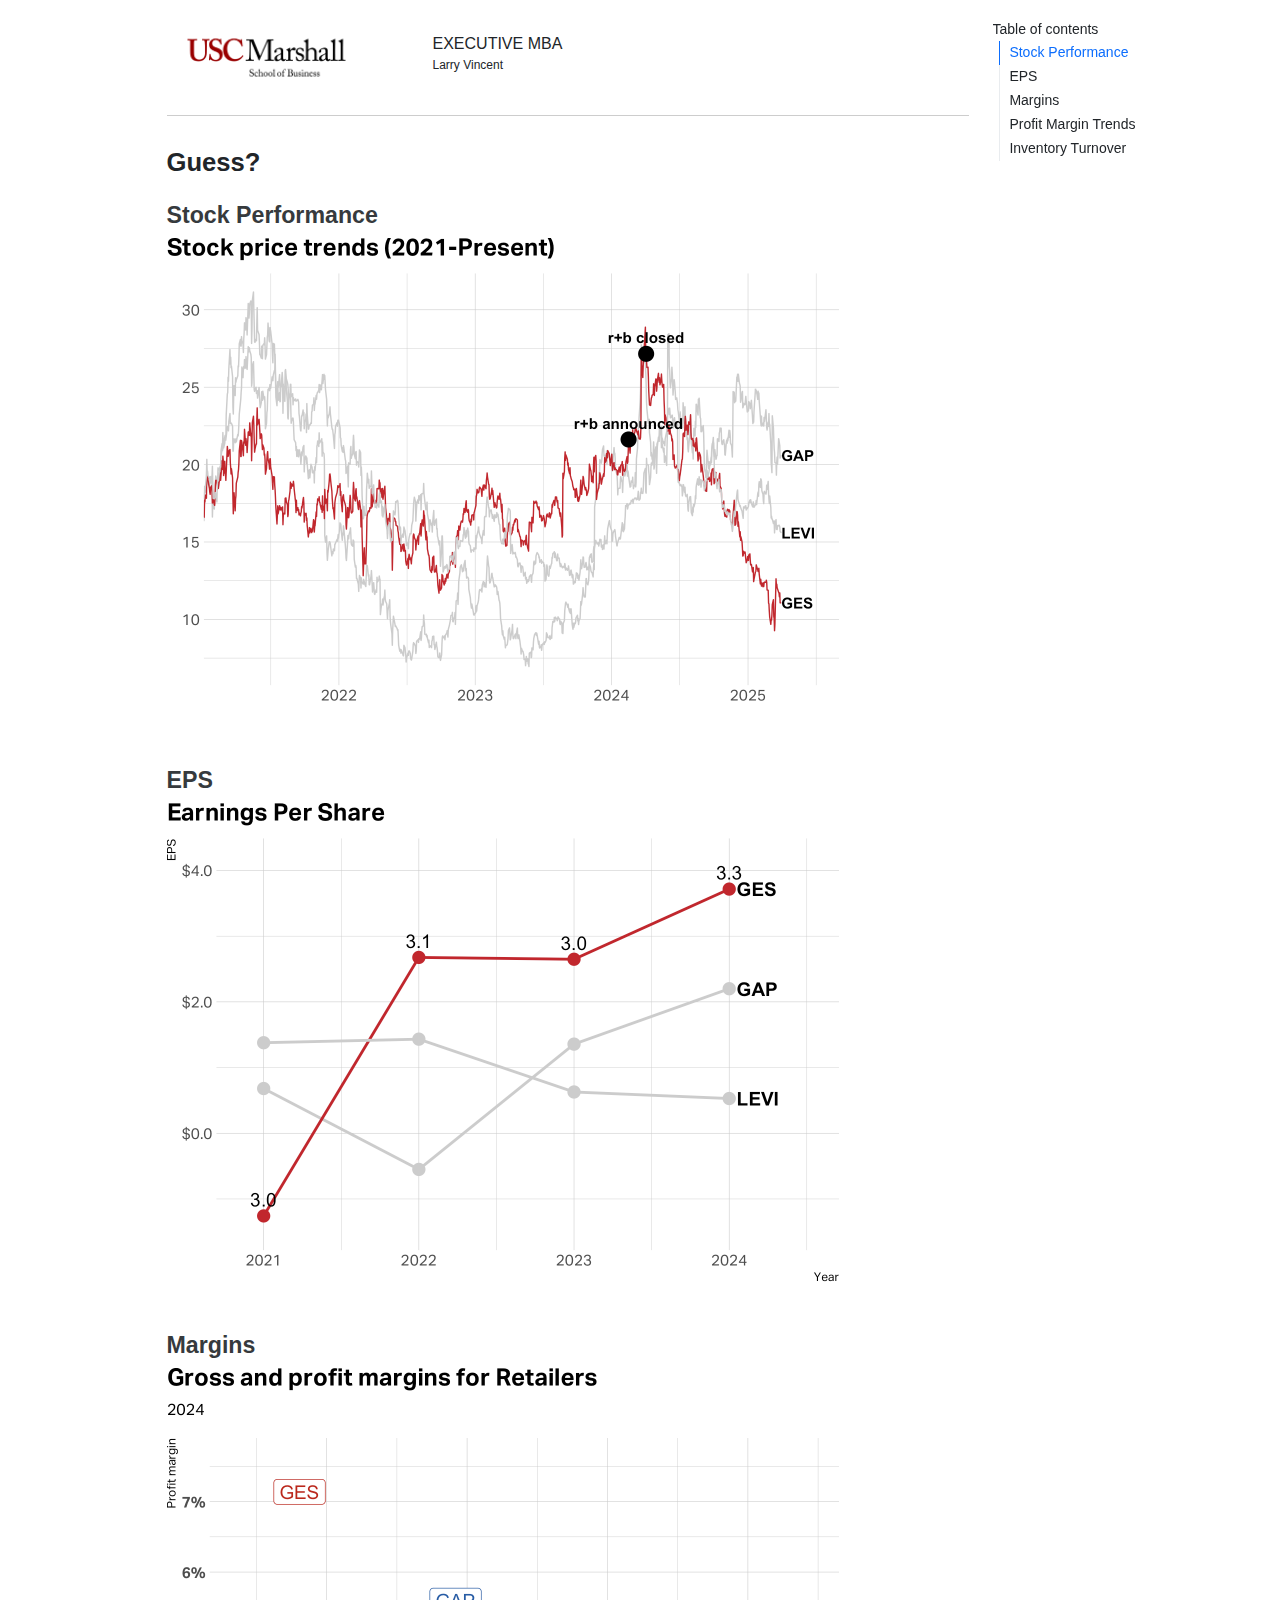
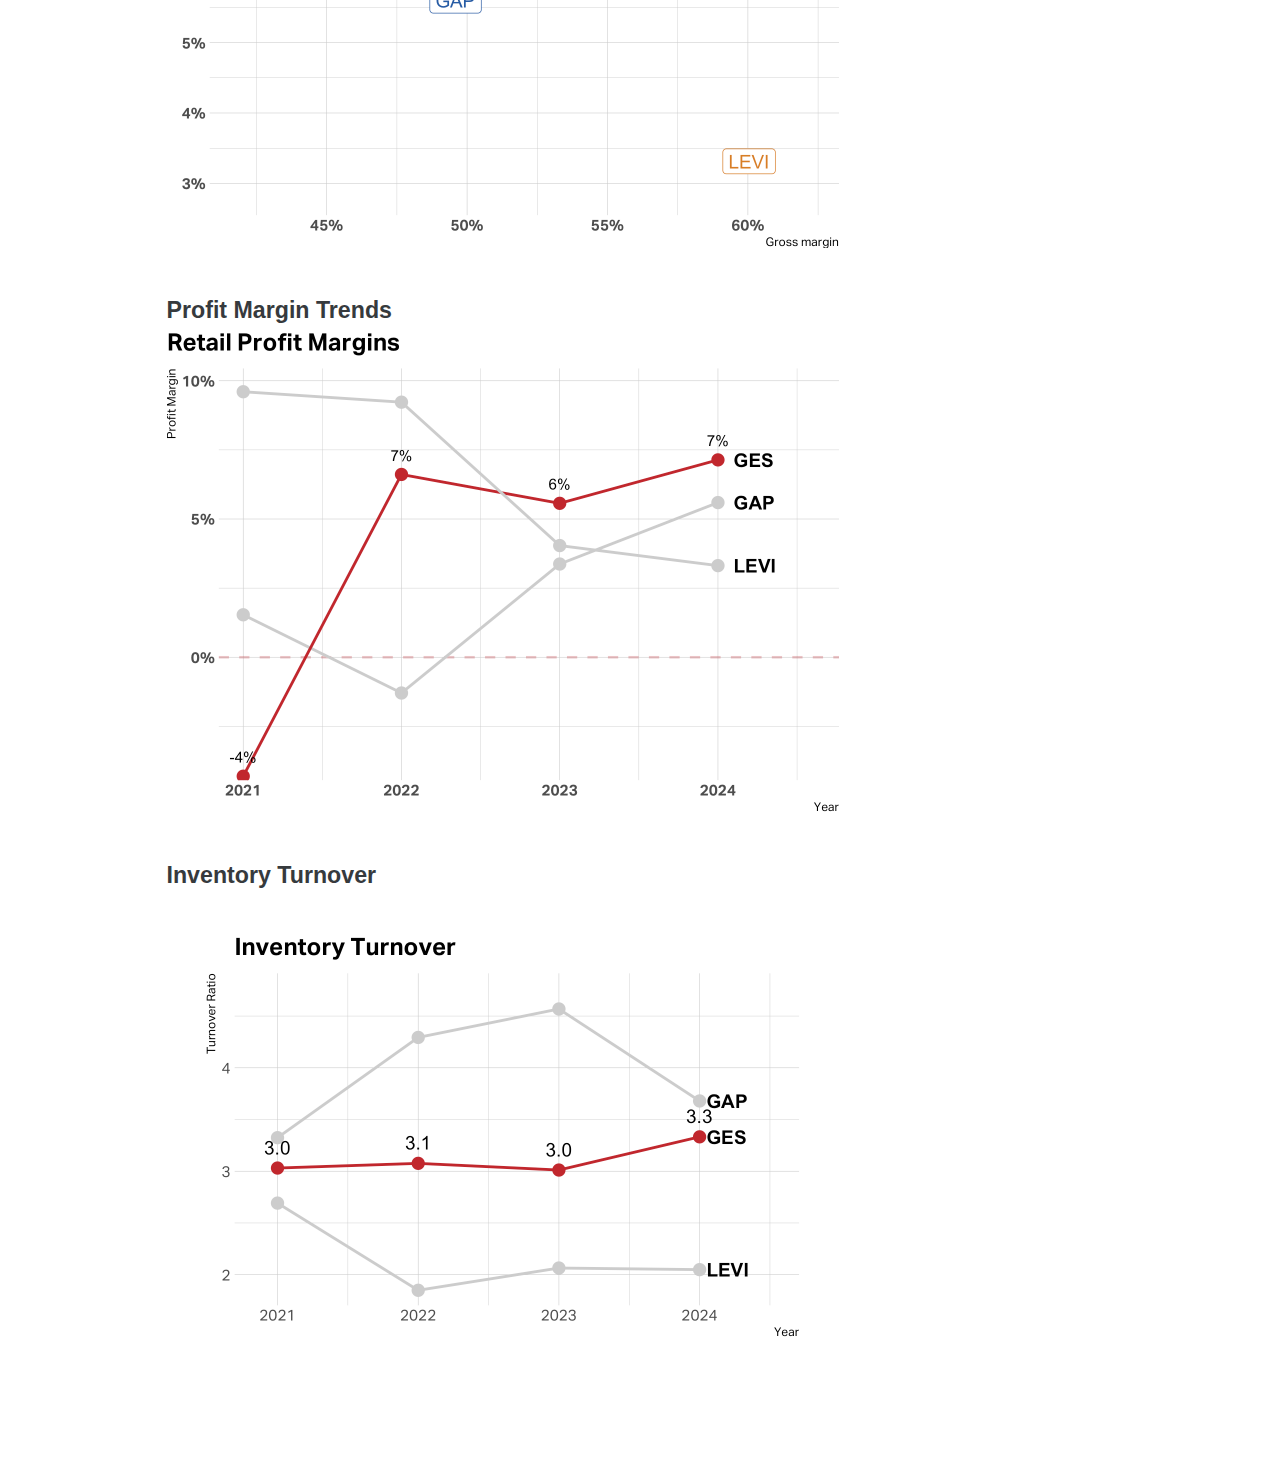
==== report/index.html @ 3c0aac67 "Initial commit" ====
<!DOCTYPE html>
<html xmlns="http://www.w3.org/1999/xhtml" lang="en" xml:lang="en"><head>

<meta charset="utf-8">
<meta name="generator" content="quarto-1.5.57">

<meta name="viewport" content="width=device-width, initial-scale=1.0, user-scalable=yes">


<title>Guess?</title>
<style>
code{white-space: pre-wrap;}
span.smallcaps{font-variant: small-caps;}
div.columns{display: flex; gap: min(4vw, 1.5em);}
div.column{flex: auto; overflow-x: auto;}
div.hanging-indent{margin-left: 1.5em; text-indent: -1.5em;}
ul.task-list{list-style: none;}
ul.task-list li input[type="checkbox"] {
  width: 0.8em;
  margin: 0 0.8em 0.2em -1em; /* quarto-specific, see https://github.com/quarto-dev/quarto-cli/issues/4556 */ 
  vertical-align: middle;
}
</style>


<script src="2025-04-02-Guess_files/libs/clipboard/clipboard.min.js"></script>
<script src="2025-04-02-Guess_files/libs/quarto-html/quarto.js"></script>
<script src="2025-04-02-Guess_files/libs/quarto-html/popper.min.js"></script>
<script src="2025-04-02-Guess_files/libs/quarto-html/tippy.umd.min.js"></script>
<script src="2025-04-02-Guess_files/libs/quarto-html/anchor.min.js"></script>
<link href="2025-04-02-Guess_files/libs/quarto-html/tippy.css" rel="stylesheet">
<link href="2025-04-02-Guess_files/libs/quarto-html/quarto-syntax-highlighting.css" rel="stylesheet" id="quarto-text-highlighting-styles">
<script src="2025-04-02-Guess_files/libs/bootstrap/bootstrap.min.js"></script>
<link href="2025-04-02-Guess_files/libs/bootstrap/bootstrap-icons.css" rel="stylesheet">
<link href="2025-04-02-Guess_files/libs/bootstrap/bootstrap.min.css" rel="stylesheet" id="quarto-bootstrap" data-mode="light">


</head>

<body>

<div id="quarto-content" class="page-columns page-rows-contents page-layout-article">
<div id="quarto-margin-sidebar" class="sidebar margin-sidebar">
  <nav id="TOC" role="doc-toc" class="toc-active">
    <h2 id="toc-title">Table of contents</h2>
   
  <ul>
  <li><a href="#stock-performance" id="toc-stock-performance" class="nav-link active" data-scroll-target="#stock-performance">Stock Performance</a></li>
  <li><a href="#eps" id="toc-eps" class="nav-link" data-scroll-target="#eps">EPS</a></li>
  <li><a href="#margins" id="toc-margins" class="nav-link" data-scroll-target="#margins">Margins</a></li>
  <li><a href="#profit-margin-trends" id="toc-profit-margin-trends" class="nav-link" data-scroll-target="#profit-margin-trends">Profit Margin Trends</a></li>
  <li><a href="#inventory-turnover" id="toc-inventory-turnover" class="nav-link" data-scroll-target="#inventory-turnover">Inventory Turnover</a></li>
  </ul>
</nav>
</div>
<main class="content" id="quarto-document-content">
<div class="masthead">
  <div class="branding">
    <img src="usc-formal-color.png" class="logo">
  </div>
  <div class="course">
    <p class="class-id">Executive MBA</p>
    <p class="prof">Larry Vincent</p>
  </div>
</div>

<header id="title-block-header" class="quarto-title-block default">
<div class="quarto-title">
<h1 class="title">Guess?</h1>
</div>



<div class="quarto-title-meta">

    
  
    
  </div>
  


</header>


<section id="stock-performance" class="level3">
<h3 class="anchored" data-anchor-id="stock-performance">Stock Performance</h3>
<div class="cell">
<div class="cell-output-display">
<div>
<figure class="figure">
<p><img src="2025-04-02-Guess_files/figure-html/unnamed-chunk-2-1.png" class="img-fluid figure-img" width="672"></p>
</figure>
</div>
</div>
</div>
</section>
<section id="eps" class="level3">
<h3 class="anchored" data-anchor-id="eps">EPS</h3>
<div class="cell">
<div class="cell-output-display">
<div>
<figure class="figure">
<p><img src="2025-04-02-Guess_files/figure-html/unnamed-chunk-3-1.png" class="img-fluid figure-img" width="672"></p>
</figure>
</div>
</div>
</div>
</section>
<section id="margins" class="level3">
<h3 class="anchored" data-anchor-id="margins">Margins</h3>
<div class="cell">
<div class="cell-output-display">
<div>
<figure class="figure">
<p><img src="2025-04-02-Guess_files/figure-html/unnamed-chunk-4-1.png" class="img-fluid figure-img" width="672"></p>
</figure>
</div>
</div>
</div>
</section>
<section id="profit-margin-trends" class="level3">
<h3 class="anchored" data-anchor-id="profit-margin-trends">Profit Margin Trends</h3>
<div class="cell">
<div class="cell-output-display">
<div>
<figure class="figure">
<p><img src="2025-04-02-Guess_files/figure-html/unnamed-chunk-5-1.png" class="img-fluid figure-img" width="672"></p>
</figure>
</div>
</div>
</div>
</section>
<section id="inventory-turnover" class="level3">
<h3 class="anchored" data-anchor-id="inventory-turnover">Inventory Turnover</h3>
<div class="cell">
<div class="cell-output-display">
<div>
<figure class="figure">
<p><img src="2025-04-02-Guess_files/figure-html/unnamed-chunk-6-1.png" class="img-fluid figure-img" width="672"></p>
</figure>
</div>
</div>
</div>
</section>

</main>
<!-- /main column -->
<script id="quarto-html-after-body" type="application/javascript">
window.document.addEventListener("DOMContentLoaded", function (event) {
  const toggleBodyColorMode = (bsSheetEl) => {
    const mode = bsSheetEl.getAttribute("data-mode");
    const bodyEl = window.document.querySelector("body");
    if (mode === "dark") {
      bodyEl.classList.add("quarto-dark");
      bodyEl.classList.remove("quarto-light");
    } else {
      bodyEl.classList.add("quarto-light");
      bodyEl.classList.remove("quarto-dark");
    }
  }
  const toggleBodyColorPrimary = () => {
    const bsSheetEl = window.document.querySelector("link#quarto-bootstrap");
    if (bsSheetEl) {
      toggleBodyColorMode(bsSheetEl);
    }
  }
  toggleBodyColorPrimary();  
  const icon = "";
  const anchorJS = new window.AnchorJS();
  anchorJS.options = {
    placement: 'right',
    icon: icon
  };
  anchorJS.add('.anchored');
  const isCodeAnnotation = (el) => {
    for (const clz of el.classList) {
      if (clz.startsWith('code-annotation-')) {                     
        return true;
      }
    }
    return false;
  }
  const onCopySuccess = function(e) {
    // button target
    const button = e.trigger;
    // don't keep focus
    button.blur();
    // flash "checked"
    button.classList.add('code-copy-button-checked');
    var currentTitle = button.getAttribute("title");
    button.setAttribute("title", "Copied!");
    let tooltip;
    if (window.bootstrap) {
      button.setAttribute("data-bs-toggle", "tooltip");
      button.setAttribute("data-bs-placement", "left");
      button.setAttribute("data-bs-title", "Copied!");
      tooltip = new bootstrap.Tooltip(button, 
        { trigger: "manual", 
          customClass: "code-copy-button-tooltip",
          offset: [0, -8]});
      tooltip.show();    
    }
    setTimeout(function() {
      if (tooltip) {
        tooltip.hide();
        button.removeAttribute("data-bs-title");
        button.removeAttribute("data-bs-toggle");
        button.removeAttribute("data-bs-placement");
      }
      button.setAttribute("title", currentTitle);
      button.classList.remove('code-copy-button-checked');
    }, 1000);
    // clear code selection
    e.clearSelection();
  }
  const getTextToCopy = function(trigger) {
      const codeEl = trigger.previousElementSibling.cloneNode(true);
      for (const childEl of codeEl.children) {
        if (isCodeAnnotation(childEl)) {
          childEl.remove();
        }
      }
      return codeEl.innerText;
  }
  const clipboard = new window.ClipboardJS('.code-copy-button:not([data-in-quarto-modal])', {
    text: getTextToCopy
  });
  clipboard.on('success', onCopySuccess);
  if (window.document.getElementById('quarto-embedded-source-code-modal')) {
    // For code content inside modals, clipBoardJS needs to be initialized with a container option
    // TODO: Check when it could be a function (https://github.com/zenorocha/clipboard.js/issues/860)
    const clipboardModal = new window.ClipboardJS('.code-copy-button[data-in-quarto-modal]', {
      text: getTextToCopy,
      container: window.document.getElementById('quarto-embedded-source-code-modal')
    });
    clipboardModal.on('success', onCopySuccess);
  }
    var localhostRegex = new RegExp(/^(?:http|https):\/\/localhost\:?[0-9]*\//);
    var mailtoRegex = new RegExp(/^mailto:/);
      var filterRegex = new RegExp('/' + window.location.host + '/');
    var isInternal = (href) => {
        return filterRegex.test(href) || localhostRegex.test(href) || mailtoRegex.test(href);
    }
    // Inspect non-navigation links and adorn them if external
 	var links = window.document.querySelectorAll('a[href]:not(.nav-link):not(.navbar-brand):not(.toc-action):not(.sidebar-link):not(.sidebar-item-toggle):not(.pagination-link):not(.no-external):not([aria-hidden]):not(.dropdown-item):not(.quarto-navigation-tool):not(.about-link)');
    for (var i=0; i<links.length; i++) {
      const link = links[i];
      if (!isInternal(link.href)) {
        // undo the damage that might have been done by quarto-nav.js in the case of
        // links that we want to consider external
        if (link.dataset.originalHref !== undefined) {
          link.href = link.dataset.originalHref;
        }
      }
    }
  function tippyHover(el, contentFn, onTriggerFn, onUntriggerFn) {
    const config = {
      allowHTML: true,
      maxWidth: 500,
      delay: 100,
      arrow: false,
      appendTo: function(el) {
          return el.parentElement;
      },
      interactive: true,
      interactiveBorder: 10,
      theme: 'quarto',
      placement: 'bottom-start',
    };
    if (contentFn) {
      config.content = contentFn;
    }
    if (onTriggerFn) {
      config.onTrigger = onTriggerFn;
    }
    if (onUntriggerFn) {
      config.onUntrigger = onUntriggerFn;
    }
    window.tippy(el, config); 
  }
  const noterefs = window.document.querySelectorAll('a[role="doc-noteref"]');
  for (var i=0; i<noterefs.length; i++) {
    const ref = noterefs[i];
    tippyHover(ref, function() {
      // use id or data attribute instead here
      let href = ref.getAttribute('data-footnote-href') || ref.getAttribute('href');
      try { href = new URL(href).hash; } catch {}
      const id = href.replace(/^#\/?/, "");
      const note = window.document.getElementById(id);
      if (note) {
        return note.innerHTML;
      } else {
        return "";
      }
    });
  }
  const xrefs = window.document.querySelectorAll('a.quarto-xref');
  const processXRef = (id, note) => {
    // Strip column container classes
    const stripColumnClz = (el) => {
      el.classList.remove("page-full", "page-columns");
      if (el.children) {
        for (const child of el.children) {
          stripColumnClz(child);
        }
      }
    }
    stripColumnClz(note)
    if (id === null || id.startsWith('sec-')) {
      // Special case sections, only their first couple elements
      const container = document.createElement("div");
      if (note.children && note.children.length > 2) {
        container.appendChild(note.children[0].cloneNode(true));
        for (let i = 1; i < note.children.length; i++) {
          const child = note.children[i];
          if (child.tagName === "P" && child.innerText === "") {
            continue;
          } else {
            container.appendChild(child.cloneNode(true));
            break;
          }
        }
        if (window.Quarto?.typesetMath) {
          window.Quarto.typesetMath(container);
        }
        return container.innerHTML
      } else {
        if (window.Quarto?.typesetMath) {
          window.Quarto.typesetMath(note);
        }
        return note.innerHTML;
      }
    } else {
      // Remove any anchor links if they are present
      const anchorLink = note.querySelector('a.anchorjs-link');
      if (anchorLink) {
        anchorLink.remove();
      }
      if (window.Quarto?.typesetMath) {
        window.Quarto.typesetMath(note);
      }
      // TODO in 1.5, we should make sure this works without a callout special case
      if (note.classList.contains("callout")) {
        return note.outerHTML;
      } else {
        return note.innerHTML;
      }
    }
  }
  for (var i=0; i<xrefs.length; i++) {
    const xref = xrefs[i];
    tippyHover(xref, undefined, function(instance) {
      instance.disable();
      let url = xref.getAttribute('href');
      let hash = undefined; 
      if (url.startsWith('#')) {
        hash = url;
      } else {
        try { hash = new URL(url).hash; } catch {}
      }
      if (hash) {
        const id = hash.replace(/^#\/?/, "");
        const note = window.document.getElementById(id);
        if (note !== null) {
          try {
            const html = processXRef(id, note.cloneNode(true));
            instance.setContent(html);
          } finally {
            instance.enable();
            instance.show();
          }
        } else {
          // See if we can fetch this
          fetch(url.split('#')[0])
          .then(res => res.text())
          .then(html => {
            const parser = new DOMParser();
            const htmlDoc = parser.parseFromString(html, "text/html");
            const note = htmlDoc.getElementById(id);
            if (note !== null) {
              const html = processXRef(id, note);
              instance.setContent(html);
            } 
          }).finally(() => {
            instance.enable();
            instance.show();
          });
        }
      } else {
        // See if we can fetch a full url (with no hash to target)
        // This is a special case and we should probably do some content thinning / targeting
        fetch(url)
        .then(res => res.text())
        .then(html => {
          const parser = new DOMParser();
          const htmlDoc = parser.parseFromString(html, "text/html");
          const note = htmlDoc.querySelector('main.content');
          if (note !== null) {
            // This should only happen for chapter cross references
            // (since there is no id in the URL)
            // remove the first header
            if (note.children.length > 0 && note.children[0].tagName === "HEADER") {
              note.children[0].remove();
            }
            const html = processXRef(null, note);
            instance.setContent(html);
          } 
        }).finally(() => {
          instance.enable();
          instance.show();
        });
      }
    }, function(instance) {
    });
  }
      let selectedAnnoteEl;
      const selectorForAnnotation = ( cell, annotation) => {
        let cellAttr = 'data-code-cell="' + cell + '"';
        let lineAttr = 'data-code-annotation="' +  annotation + '"';
        const selector = 'span[' + cellAttr + '][' + lineAttr + ']';
        return selector;
      }
      const selectCodeLines = (annoteEl) => {
        const doc = window.document;
        const targetCell = annoteEl.getAttribute("data-target-cell");
        const targetAnnotation = annoteEl.getAttribute("data-target-annotation");
        const annoteSpan = window.document.querySelector(selectorForAnnotation(targetCell, targetAnnotation));
        const lines = annoteSpan.getAttribute("data-code-lines").split(",");
        const lineIds = lines.map((line) => {
          return targetCell + "-" + line;
        })
        let top = null;
        let height = null;
        let parent = null;
        if (lineIds.length > 0) {
            //compute the position of the single el (top and bottom and make a div)
            const el = window.document.getElementById(lineIds[0]);
            top = el.offsetTop;
            height = el.offsetHeight;
            parent = el.parentElement.parentElement;
          if (lineIds.length > 1) {
            const lastEl = window.document.getElementById(lineIds[lineIds.length - 1]);
            const bottom = lastEl.offsetTop + lastEl.offsetHeight;
            height = bottom - top;
          }
          if (top !== null && height !== null && parent !== null) {
            // cook up a div (if necessary) and position it 
            let div = window.document.getElementById("code-annotation-line-highlight");
            if (div === null) {
              div = window.document.createElement("div");
              div.setAttribute("id", "code-annotation-line-highlight");
              div.style.position = 'absolute';
              parent.appendChild(div);
            }
            div.style.top = top - 2 + "px";
            div.style.height = height + 4 + "px";
            div.style.left = 0;
            let gutterDiv = window.document.getElementById("code-annotation-line-highlight-gutter");
            if (gutterDiv === null) {
              gutterDiv = window.document.createElement("div");
              gutterDiv.setAttribute("id", "code-annotation-line-highlight-gutter");
              gutterDiv.style.position = 'absolute';
              const codeCell = window.document.getElementById(targetCell);
              const gutter = codeCell.querySelector('.code-annotation-gutter');
              gutter.appendChild(gutterDiv);
            }
            gutterDiv.style.top = top - 2 + "px";
            gutterDiv.style.height = height + 4 + "px";
          }
          selectedAnnoteEl = annoteEl;
        }
      };
      const unselectCodeLines = () => {
        const elementsIds = ["code-annotation-line-highlight", "code-annotation-line-highlight-gutter"];
        elementsIds.forEach((elId) => {
          const div = window.document.getElementById(elId);
          if (div) {
            div.remove();
          }
        });
        selectedAnnoteEl = undefined;
      };
        // Handle positioning of the toggle
    window.addEventListener(
      "resize",
      throttle(() => {
        elRect = undefined;
        if (selectedAnnoteEl) {
          selectCodeLines(selectedAnnoteEl);
        }
      }, 10)
    );
    function throttle(fn, ms) {
    let throttle = false;
    let timer;
      return (...args) => {
        if(!throttle) { // first call gets through
            fn.apply(this, args);
            throttle = true;
        } else { // all the others get throttled
            if(timer) clearTimeout(timer); // cancel #2
            timer = setTimeout(() => {
              fn.apply(this, args);
              timer = throttle = false;
            }, ms);
        }
      };
    }
      // Attach click handler to the DT
      const annoteDls = window.document.querySelectorAll('dt[data-target-cell]');
      for (const annoteDlNode of annoteDls) {
        annoteDlNode.addEventListener('click', (event) => {
          const clickedEl = event.target;
          if (clickedEl !== selectedAnnoteEl) {
            unselectCodeLines();
            const activeEl = window.document.querySelector('dt[data-target-cell].code-annotation-active');
            if (activeEl) {
              activeEl.classList.remove('code-annotation-active');
            }
            selectCodeLines(clickedEl);
            clickedEl.classList.add('code-annotation-active');
          } else {
            // Unselect the line
            unselectCodeLines();
            clickedEl.classList.remove('code-annotation-active');
          }
        });
      }
  const findCites = (el) => {
    const parentEl = el.parentElement;
    if (parentEl) {
      const cites = parentEl.dataset.cites;
      if (cites) {
        return {
          el,
          cites: cites.split(' ')
        };
      } else {
        return findCites(el.parentElement)
      }
    } else {
      return undefined;
    }
  };
  var bibliorefs = window.document.querySelectorAll('a[role="doc-biblioref"]');
  for (var i=0; i<bibliorefs.length; i++) {
    const ref = bibliorefs[i];
    const citeInfo = findCites(ref);
    if (citeInfo) {
      tippyHover(citeInfo.el, function() {
        var popup = window.document.createElement('div');
        citeInfo.cites.forEach(function(cite) {
          var citeDiv = window.document.createElement('div');
          citeDiv.classList.add('hanging-indent');
          citeDiv.classList.add('csl-entry');
          var biblioDiv = window.document.getElementById('ref-' + cite);
          if (biblioDiv) {
            citeDiv.innerHTML = biblioDiv.innerHTML;
          }
          popup.appendChild(citeDiv);
        });
        return popup.innerHTML;
      });
    }
  }
});
</script>
</div> <!-- /content -->




</body></html>
---- report/2025-04-02-Guess_files/libs/quarto-html/tippy.css ----
.tippy-box[data-animation=fade][data-state=hidden]{opacity:0}[data-tippy-root]{max-width:calc(100vw - 10px)}.tippy-box{position:relative;background-color:#333;color:#fff;border-radius:4px;font-size:14px;line-height:1.4;white-space:normal;outline:0;transition-property:transform,visibility,opacity}.tippy-box[data-placement^=top]>.tippy-arrow{bottom:0}.tippy-box[data-placement^=top]>.tippy-arrow:before{bottom:-7px;left:0;border-width:8px 8px 0;border-top-color:initial;transform-origin:center top}.tippy-box[data-placement^=bottom]>.tippy-arrow{top:0}.tippy-box[data-placement^=bottom]>.tippy-arrow:before{top:-7px;left:0;border-width:0 8px 8px;border-bottom-color:initial;transform-origin:center bottom}.tippy-box[data-placement^=left]>.tippy-arrow{right:0}.tippy-box[data-placement^=left]>.tippy-arrow:before{border-width:8px 0 8px 8px;border-left-color:initial;right:-7px;transform-origin:center left}.tippy-box[data-placement^=right]>.tippy-arrow{left:0}.tippy-box[data-placement^=right]>.tippy-arrow:before{left:-7px;border-width:8px 8px 8px 0;border-right-color:initial;transform-origin:center right}.tippy-box[data-inertia][data-state=visible]{transition-timing-function:cubic-bezier(.54,1.5,.38,1.11)}.tippy-arrow{width:16px;height:16px;color:#333}.tippy-arrow:before{content:"";position:absolute;border-color:transparent;border-style:solid}.tippy-content{position:relative;padding:5px 9px;z-index:1}
---- report/2025-04-02-Guess_files/libs/quarto-html/quarto-syntax-highlighting.css ----
/* quarto syntax highlight colors */
:root {
  --quarto-hl-ot-color: #003B4F;
  --quarto-hl-at-color: #657422;
  --quarto-hl-ss-color: #20794D;
  --quarto-hl-an-color: #5E5E5E;
  --quarto-hl-fu-color: #4758AB;
  --quarto-hl-st-color: #20794D;
  --quarto-hl-cf-color: #003B4F;
  --quarto-hl-op-color: #5E5E5E;
  --quarto-hl-er-color: #AD0000;
  --quarto-hl-bn-color: #AD0000;
  --quarto-hl-al-color: #AD0000;
  --quarto-hl-va-color: #111111;
  --quarto-hl-bu-color: inherit;
  --quarto-hl-ex-color: inherit;
  --quarto-hl-pp-color: #AD0000;
  --quarto-hl-in-color: #5E5E5E;
  --quarto-hl-vs-color: #20794D;
  --quarto-hl-wa-color: #5E5E5E;
  --quarto-hl-do-color: #5E5E5E;
  --quarto-hl-im-color: #00769E;
  --quarto-hl-ch-color: #20794D;
  --quarto-hl-dt-color: #AD0000;
  --quarto-hl-fl-color: #AD0000;
  --quarto-hl-co-color: #5E5E5E;
  --quarto-hl-cv-color: #5E5E5E;
  --quarto-hl-cn-color: #8f5902;
  --quarto-hl-sc-color: #5E5E5E;
  --quarto-hl-dv-color: #AD0000;
  --quarto-hl-kw-color: #003B4F;
}

/* other quarto variables */
:root {
  --quarto-font-monospace: SFMono-Regular, Menlo, Monaco, Consolas, "Liberation Mono", "Courier New", monospace;
}

pre > code.sourceCode > span {
  color: #003B4F;
}

code span {
  color: #003B4F;
}

code.sourceCode > span {
  color: #003B4F;
}

div.sourceCode,
div.sourceCode pre.sourceCode {
  color: #003B4F;
}

code span.ot {
  color: #003B4F;
  font-style: inherit;
}

code span.at {
  color: #657422;
  font-style: inherit;
}

code span.ss {
  color: #20794D;
  font-style: inherit;
}

code span.an {
  color: #5E5E5E;
  font-style: inherit;
}

code span.fu {
  color: #4758AB;
  font-style: inherit;
}

code span.st {
  color: #20794D;
  font-style: inherit;
}

code span.cf {
  color: #003B4F;
  font-weight: bold;
  font-style: inherit;
}

code span.op {
  color: #5E5E5E;
  font-style: inherit;
}

code span.er {
  color: #AD0000;
  font-style: inherit;
}

code span.bn {
  color: #AD0000;
  font-style: inherit;
}

code span.al {
  color: #AD0000;
  font-style: inherit;
}

code span.va {
  color: #111111;
  font-style: inherit;
}

code span.bu {
  font-style: inherit;
}

code span.ex {
  font-style: inherit;
}

code span.pp {
  color: #AD0000;
  font-style: inherit;
}

code span.in {
  color: #5E5E5E;
  font-style: inherit;
}

code span.vs {
  color: #20794D;
  font-style: inherit;
}

code span.wa {
  color: #5E5E5E;
  font-style: italic;
}

code span.do {
  color: #5E5E5E;
  font-style: italic;
}

code span.im {
  color: #00769E;
  font-style: inherit;
}

code span.ch {
  color: #20794D;
  font-style: inherit;
}

code span.dt {
  color: #AD0000;
  font-style: inherit;
}

code span.fl {
  color: #AD0000;
  font-style: inherit;
}

code span.co {
  color: #5E5E5E;
  font-style: inherit;
}

code span.cv {
  color: #5E5E5E;
  font-style: italic;
}

code span.cn {
  color: #8f5902;
  font-style: inherit;
}

code span.sc {
  color: #5E5E5E;
  font-style: inherit;
}

code span.dv {
  color: #AD0000;
  font-style: inherit;
}

code span.kw {
  color: #003B4F;
  font-weight: bold;
  font-style: inherit;
}

.prevent-inlining {
  content: "</";
}

/*# sourceMappingURL=debc5d5d77c3f9108843748ff7464032.css.map */
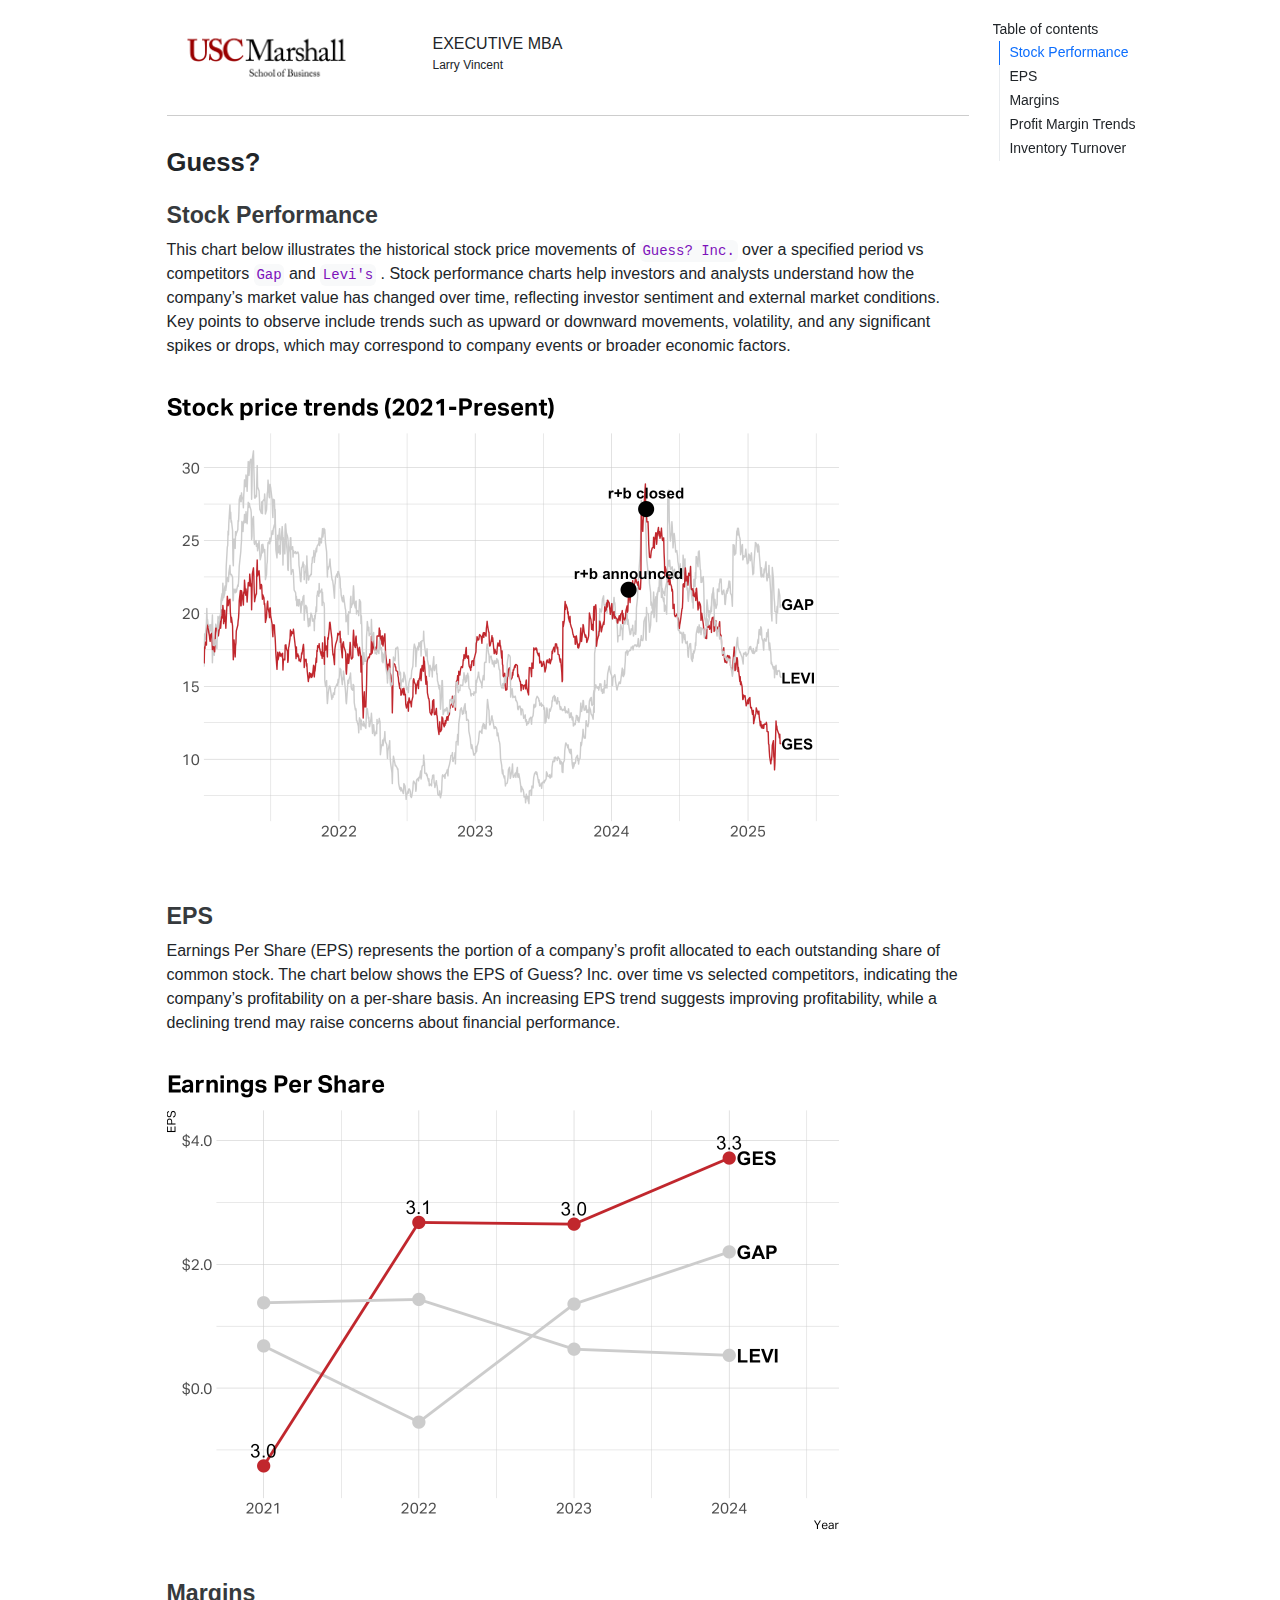
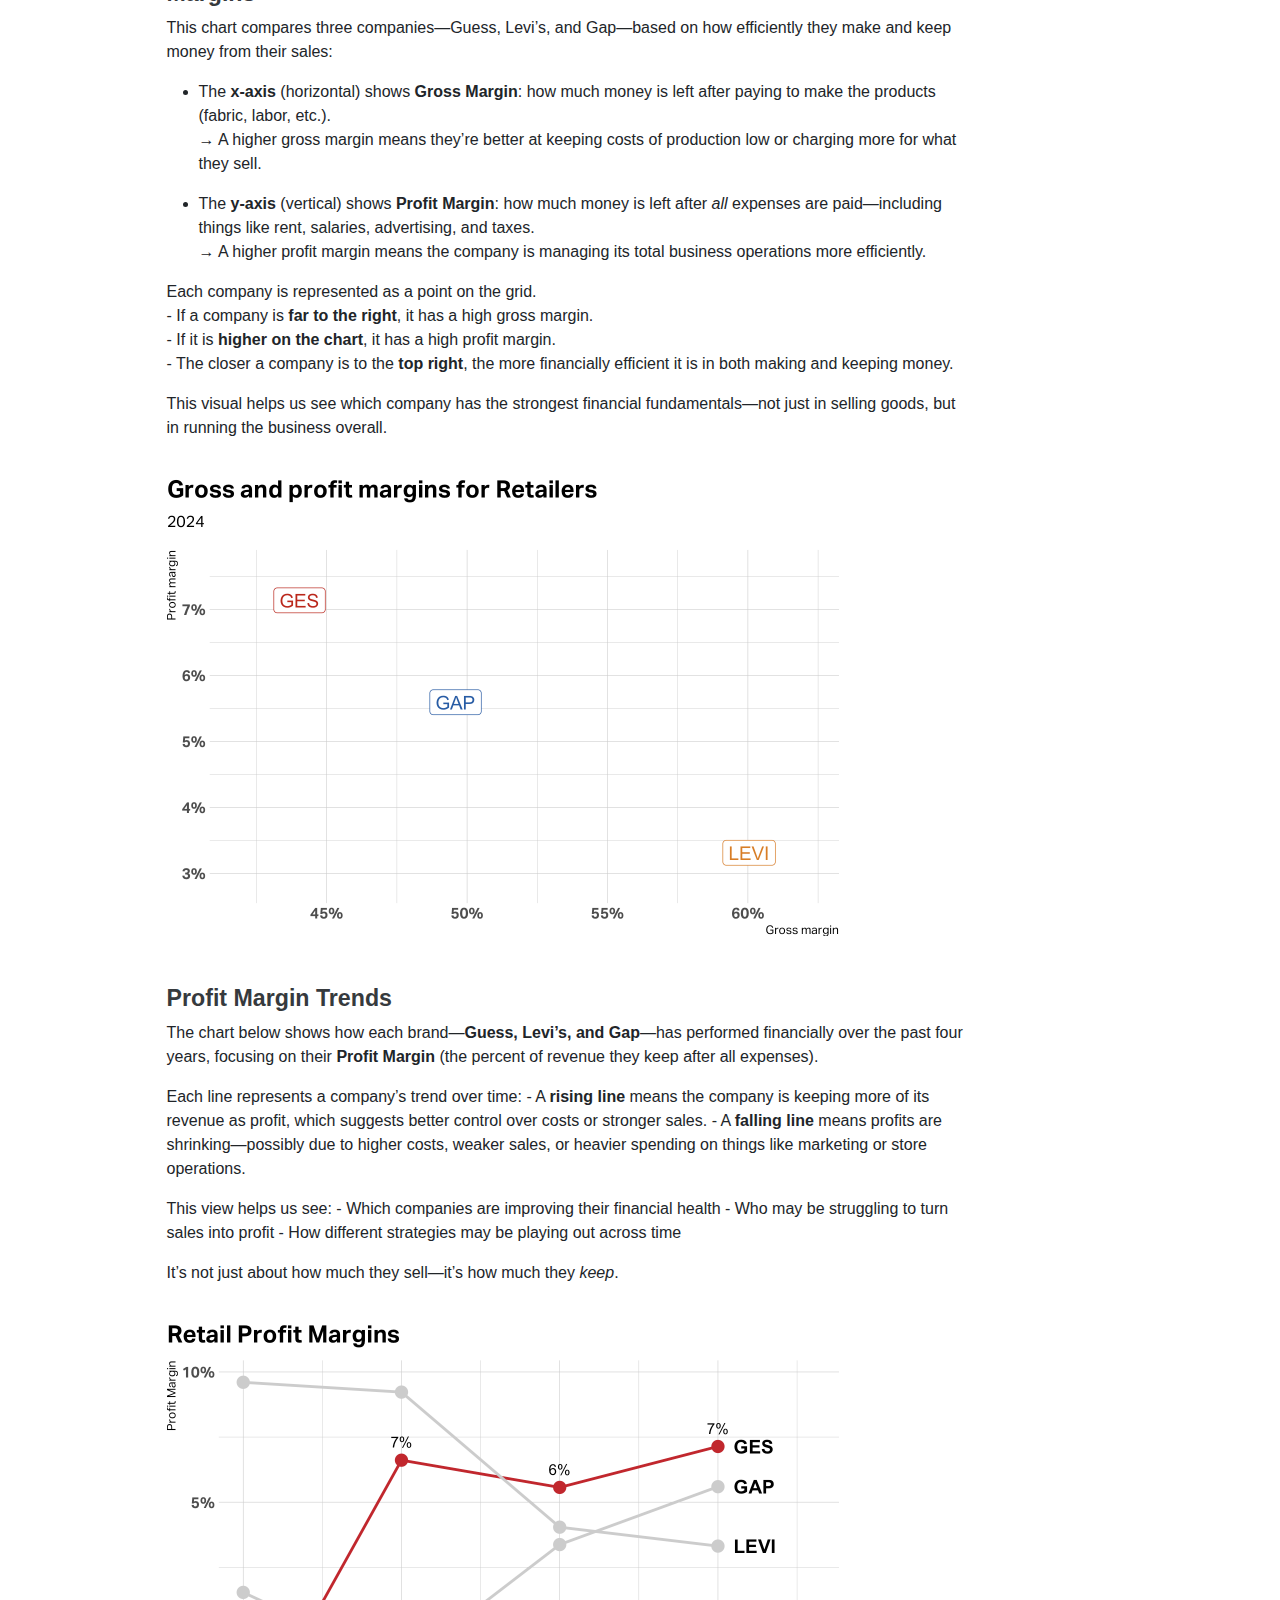
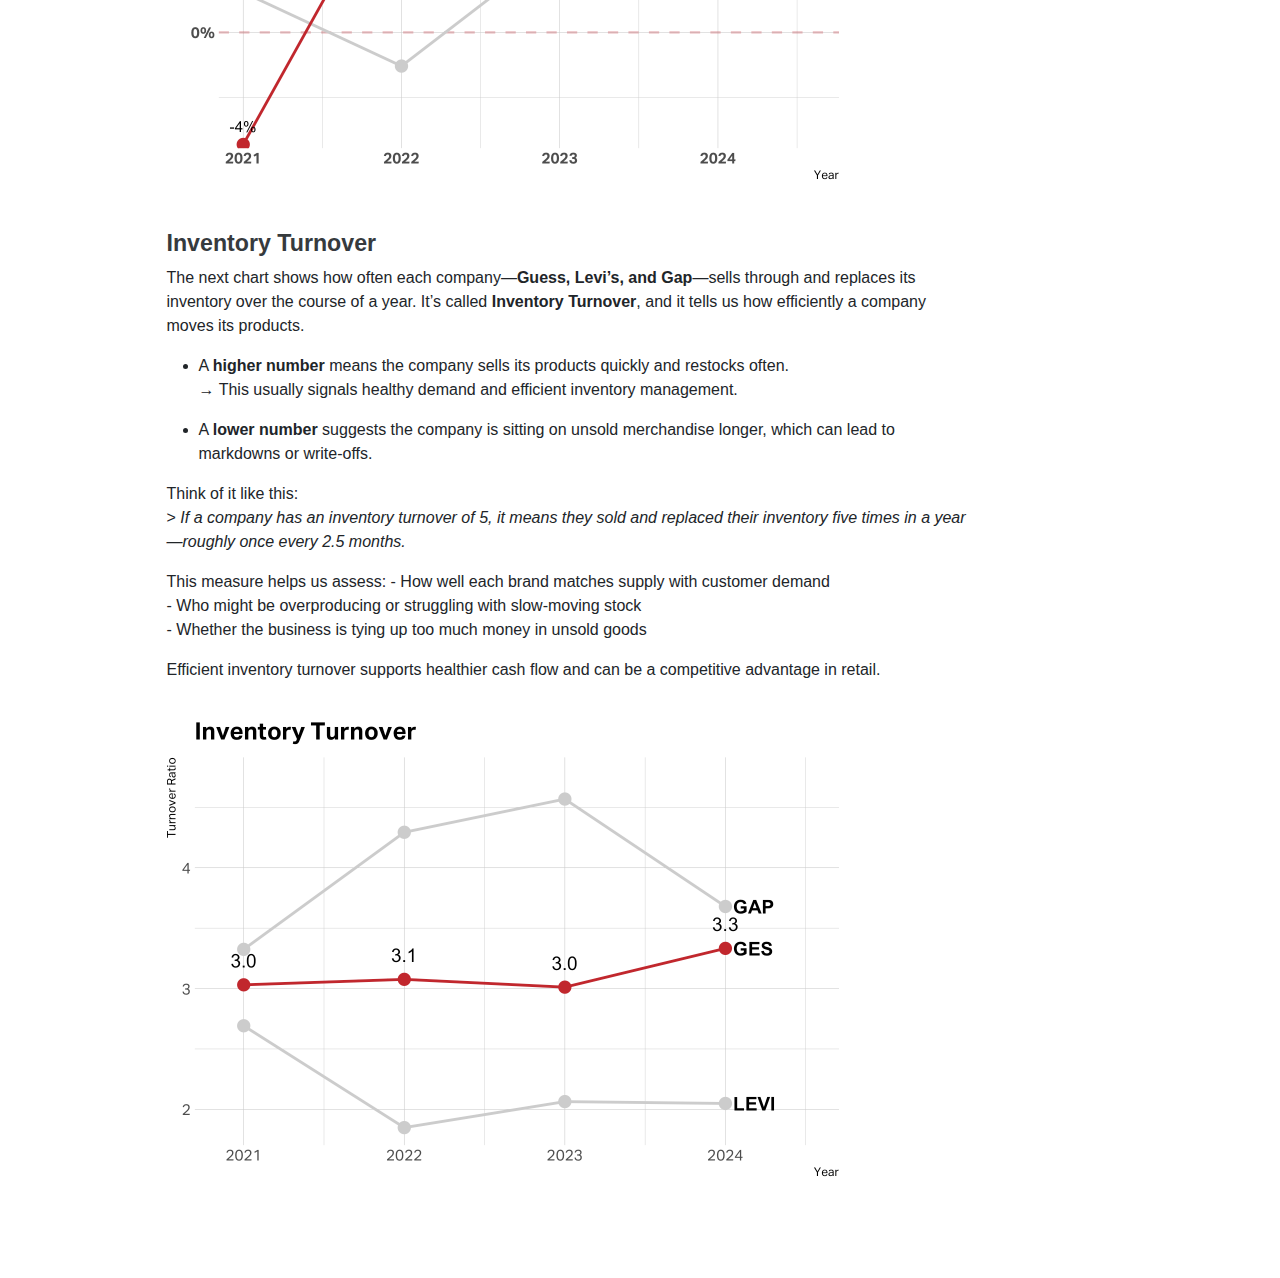
==== commit b40cbbf2: "Update with text summaries" ====
--- a/report/index.html
+++ b/report/index.html
@@ -85,6 +85,7 @@
 
 <section id="stock-performance" class="level3">
 <h3 class="anchored" data-anchor-id="stock-performance">Stock Performance</h3>
+<p>This chart below illustrates the historical stock price movements of <code>Guess? Inc.</code> over a specified period vs competitors <code>Gap</code> and <code>Levi's</code> . Stock performance charts help investors and analysts understand how the company’s market value has changed over time, reflecting investor sentiment and external market conditions. Key points to observe include trends such as upward or downward movements, volatility, and any significant spikes or drops, which may correspond to company events or broader economic factors.</p>
 <div class="cell">
 <div class="cell-output-display">
 <div>
@@ -97,6 +98,7 @@
 </section>
 <section id="eps" class="level3">
 <h3 class="anchored" data-anchor-id="eps">EPS</h3>
+<p>Earnings Per Share (EPS) represents the portion of a company’s profit allocated to each outstanding share of common stock. The chart below shows the EPS of Guess? Inc.&nbsp;over time vs selected competitors, indicating the company’s profitability on a per-share basis. An increasing EPS trend suggests improving profitability, while a declining trend may raise concerns about financial performance.</p>
 <div class="cell">
 <div class="cell-output-display">
 <div>
@@ -109,6 +111,18 @@
 </section>
 <section id="margins" class="level3">
 <h3 class="anchored" data-anchor-id="margins">Margins</h3>
+<p>This chart compares three companies—Guess, Levi’s, and Gap—based on how efficiently they make and keep money from their sales:</p>
+<ul>
+<li><p>The <strong>x-axis</strong> (horizontal) shows <strong>Gross Margin</strong>: how much money is left after paying to make the products (fabric, labor, etc.).<br>
+→ A higher gross margin means they’re better at keeping costs of production low or charging more for what they sell.</p></li>
+<li><p>The <strong>y-axis</strong> (vertical) shows <strong>Profit Margin</strong>: how much money is left after <em>all</em> expenses are paid—including things like rent, salaries, advertising, and taxes.<br>
+→ A higher profit margin means the company is managing its total business operations more efficiently.</p></li>
+</ul>
+<p>Each company is represented as a point on the grid.<br>
+- If a company is <strong>far to the right</strong>, it has a high gross margin.<br>
+- If it is <strong>higher on the chart</strong>, it has a high profit margin.<br>
+- The closer a company is to the <strong>top right</strong>, the more financially efficient it is in both making and keeping money.</p>
+<p>This visual helps us see which company has the strongest financial fundamentals—not just in selling goods, but in running the business overall.</p>
 <div class="cell">
 <div class="cell-output-display">
 <div>
@@ -121,6 +135,10 @@
 </section>
 <section id="profit-margin-trends" class="level3">
 <h3 class="anchored" data-anchor-id="profit-margin-trends">Profit Margin Trends</h3>
+<p>The chart below shows how each brand—<strong>Guess, Levi’s, and Gap</strong>—has performed financially over the past four years, focusing on their <strong>Profit Margin</strong> (the percent of revenue they keep after all expenses).</p>
+<p>Each line represents a company’s trend over time: - A <strong>rising line</strong> means the company is keeping more of its revenue as profit, which suggests better control over costs or stronger sales. - A <strong>falling line</strong> means profits are shrinking—possibly due to higher costs, weaker sales, or heavier spending on things like marketing or store operations.</p>
+<p>This view helps us see: - Which companies are improving their financial health - Who may be struggling to turn sales into profit - How different strategies may be playing out across time</p>
+<p>It’s not just about how much they sell—it’s how much they <em>keep</em>.</p>
 <div class="cell">
 <div class="cell-output-display">
 <div>
@@ -133,6 +151,18 @@
 </section>
 <section id="inventory-turnover" class="level3">
 <h3 class="anchored" data-anchor-id="inventory-turnover">Inventory Turnover</h3>
+<p>The next chart shows how often each company—<strong>Guess, Levi’s, and Gap</strong>—sells through and replaces its inventory over the course of a year. It’s called <strong>Inventory Turnover</strong>, and it tells us how efficiently a company moves its products.</p>
+<ul>
+<li><p>A <strong>higher number</strong> means the company sells its products quickly and restocks often.<br>
+→ This usually signals healthy demand and efficient inventory management.</p></li>
+<li><p>A <strong>lower number</strong> suggests the company is sitting on unsold merchandise longer, which can lead to markdowns or write-offs.</p></li>
+</ul>
+<p>Think of it like this:<br>
+&gt; <em>If a company has an inventory turnover of 5, it means they sold and replaced their inventory five times in a year—roughly once every 2.5 months.</em></p>
+<p>This measure helps us assess: - How well each brand matches supply with customer demand<br>
+- Who might be overproducing or struggling with slow-moving stock<br>
+- Whether the business is tying up too much money in unsold goods</p>
+<p>Efficient inventory turnover supports healthier cash flow and can be a competitive advantage in retail.</p>
 <div class="cell">
 <div class="cell-output-display">
 <div>
